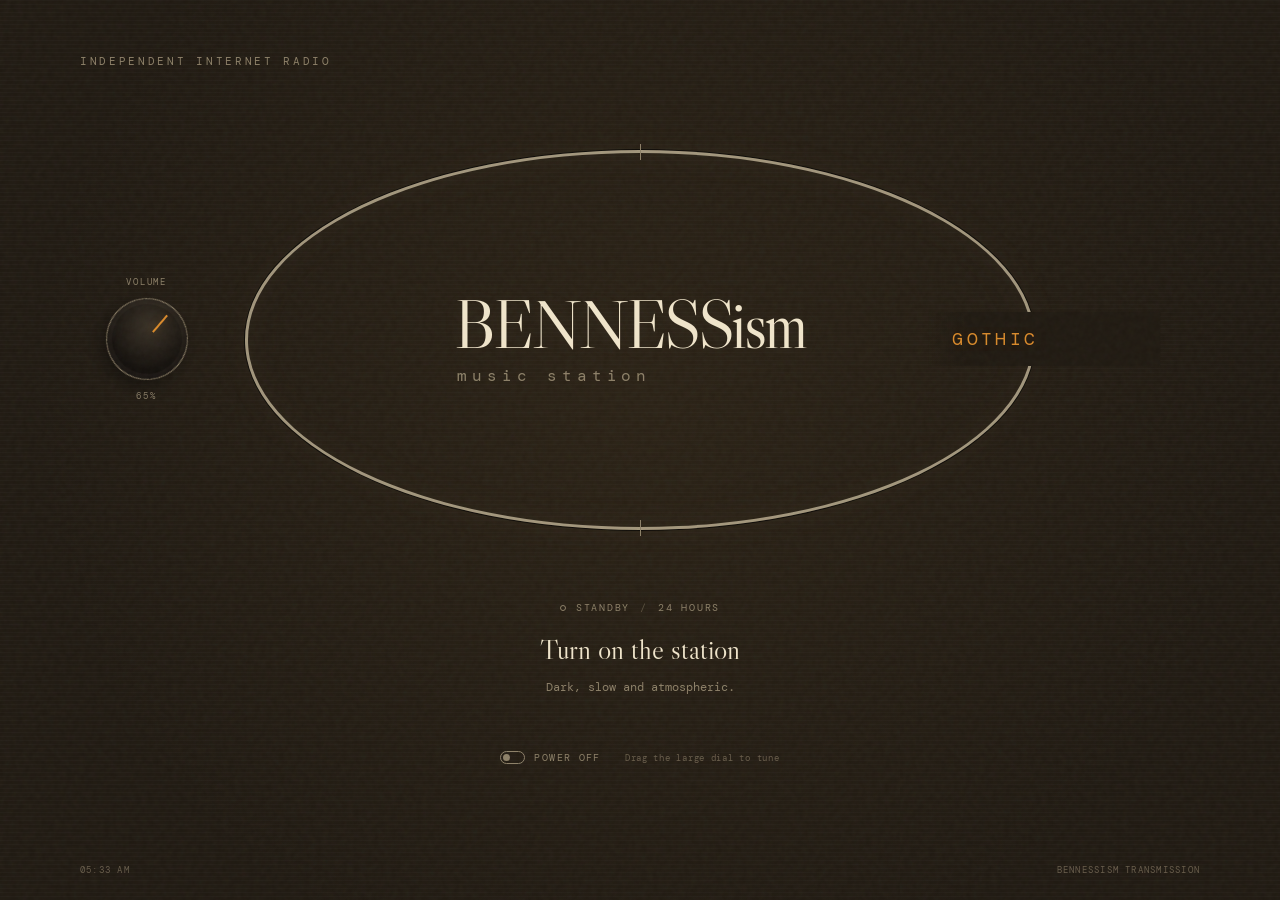
==== index.html @ f4dd84e1 "Build retro music station frontend Add the public radio tuner, automatic channel discovery, PWA asse" ====
<!doctype html>
<html lang="en">
  <head>
    <meta charset="UTF-8" />
    <meta name="viewport" content="width=device-width, initial-scale=1" />
    <meta name="theme-color" content="#17130e" />
    <meta
      name="description"
      content="BENNESSism Music Station — turn the dial and tune in."
    />
    <title>BENNESSism | Music Station</title>
    <link rel="icon" type="image/png" sizes="32x32" href="./icons/favicon-32x32.png" />
    <link rel="apple-touch-icon" href="./icons/apple-touch-icon.png" />
    <link rel="manifest" href="./manifest.webmanifest" />
    <link rel="preconnect" href="https://fonts.googleapis.com" />
    <link rel="preconnect" href="https://fonts.gstatic.com" crossorigin />
    <link
      href="https://fonts.googleapis.com/css2?family=DM+Mono:wght@300;400;500&family=Libre+Caslon+Display&display=swap"
      rel="stylesheet"
    />
    <link rel="stylesheet" href="./css/station.css" />
  </head>
  <body>
    <main class="station-shell">
      <p class="eyebrow">Independent Internet Radio</p>

      <section class="radio" aria-label="BENNESSism Music Station">
        <div class="radio-stage">
          <section class="volume-control" aria-label="Volume control">
            <span class="control-label">Volume</span>
            <button
              class="volume-dial"
              id="volumeDial"
              type="button"
              aria-label="Volume. Drag vertically or use arrow keys."
              aria-valuemin="0"
              aria-valuemax="100"
              aria-valuenow="65"
              role="slider"
            >
              <span class="dial-line" aria-hidden="true"></span>
            </button>
            <output class="volume-value" id="volumeValue">65</output>
          </section>

          <div class="tuner-wrap" id="tunerWrap">
            <div class="tuner-ring" id="tunerRing" aria-hidden="true"></div>

            <div class="station-mark" aria-hidden="true">
              <span class="brand">BENNESSism</span>
              <span class="subtitle">music station</span>
            </div>

            <button
              class="channel-window"
              id="channelWindow"
              type="button"
              aria-label="Turn channel dial"
            >
              <span class="channel-name" id="channelName">Tuning</span>
            </button>
          </div>
        </div>

        <div class="radio-readout" aria-live="polite">
          <div class="status-line">
            <span class="signal-lamp" id="signalLamp" aria-hidden="true"></span>
            <span id="channelStatus">Standby</span>
            <span class="status-separator" aria-hidden="true">/</span>
            <span id="broadcastTime">24 hours</span>
          </div>
          <p class="track-title" id="trackTitle">Turn on the station</p>
          <p class="channel-description" id="channelDescription">
            Turn the large dial to choose a channel.
          </p>
        </div>

        <div class="power-row">
          <button class="power-switch" id="powerButton" type="button" aria-pressed="false">
            <span class="power-knob" aria-hidden="true"></span>
            <span id="powerLabel">Power off</span>
          </button>
          <span class="tuning-hint">Drag the large dial to tune</span>
        </div>
      </section>

      <footer>
        <span id="localTime">--:--</span>
        <span>BENNESSism transmission</span>
      </footer>
    </main>

    <audio id="radioAudio" preload="metadata"></audio>
    <script type="module" src="./js/station.js"></script>
  </body>
</html>
---- css/station.css ----
:root {
  color-scheme: dark;
  --ink: #201a12;
  --paper: #d8c9a9;
  --paper-bright: #f0e5cb;
  --paper-dim: #8d8068;
  --amber: #d98a2b;
  --amber-soft: rgba(217, 138, 43, 0.24);
  --panel: #17130e;
  --line: rgba(216, 201, 169, 0.7);
}

* {
  box-sizing: border-box;
}

html {
  min-height: 100%;
  background: var(--ink);
}

body {
  min-height: 100vh;
  margin: 0;
  overflow-x: hidden;
  color: var(--paper);
  background:
    radial-gradient(circle at 50% 44%, rgba(89, 69, 39, 0.19), transparent 38rem),
    linear-gradient(rgba(255, 255, 255, 0.018) 1px, transparent 1px),
    var(--ink);
  background-size: auto, 100% 4px, auto;
  font-family: "DM Mono", ui-monospace, monospace;
}

body::after {
  position: fixed;
  inset: 0;
  z-index: 20;
  pointer-events: none;
  content: "";
  opacity: 0.16;
  background-image: url("data:image/svg+xml,%3Csvg viewBox='0 0 180 180' xmlns='http://www.w3.org/2000/svg'%3E%3Cfilter id='n'%3E%3CfeTurbulence type='fractalNoise' baseFrequency='.8' numOctaves='3' stitchTiles='stitch'/%3E%3C/filter%3E%3Crect width='100%25' height='100%25' filter='url(%23n)' opacity='.23'/%3E%3C/svg%3E");
}

button {
  color: inherit;
  font: inherit;
}

.station-shell {
  width: min(1120px, calc(100% - 32px));
  min-height: 100vh;
  margin: 0 auto;
  padding: clamp(32px, 6vh, 72px) 0 24px;
  display: flex;
  flex-direction: column;
}

.eyebrow {
  margin: 0 0 clamp(40px, 8vh, 88px);
  color: var(--paper-dim);
  font-size: 0.67rem;
  letter-spacing: 0.25em;
  text-transform: uppercase;
}

.radio {
  margin: auto 0;
}

.radio-stage {
  position: relative;
  display: flex;
  align-items: center;
  justify-content: center;
}

.tuner-wrap {
  position: relative;
  width: min(78vw, 790px);
  aspect-ratio: 2.08 / 1;
  touch-action: none;
  user-select: none;
  cursor: grab;
}

.tuner-wrap.is-dragging {
  cursor: grabbing;
}

.tuner-ring {
  position: absolute;
  inset: 0;
  border: clamp(2px, 0.26vw, 4px) solid var(--line);
  border-radius: 50%;
  box-shadow:
    0 0 0 1px rgba(0, 0, 0, 0.65),
    inset 0 0 44px rgba(216, 201, 169, 0.035),
    0 0 38px rgba(216, 201, 169, 0.035);
  transition: transform 700ms cubic-bezier(0.16, 0.84, 0.28, 1);
  will-change: transform;
}

.tuner-ring::before,
.tuner-ring::after {
  position: absolute;
  left: 50%;
  width: 1px;
  height: 16px;
  content: "";
  background: var(--paper-dim);
}

.tuner-ring::before {
  top: -9px;
}

.tuner-ring::after {
  bottom: -9px;
}

.station-mark {
  position: absolute;
  top: 50%;
  left: 50%;
  display: flex;
  flex-direction: column;
  transform: translate(-53%, -50%);
  pointer-events: none;
}

.brand {
  color: var(--paper-bright);
  font-family: "Libre Caslon Display", Georgia, serif;
  font-size: clamp(2rem, 5.3vw, 4.9rem);
  line-height: 0.92;
  letter-spacing: -0.045em;
  text-shadow: 0 1px 22px rgba(240, 229, 203, 0.08);
}

.subtitle {
  margin-top: 0.56em;
  padding-left: 0.2em;
  color: var(--paper-dim);
  font-size: clamp(0.65rem, 1.3vw, 1rem);
  letter-spacing: 0.31em;
  text-transform: lowercase;
}

.channel-window {
  position: absolute;
  top: 50%;
  right: 0;
  min-width: clamp(124px, 21vw, 232px);
  padding: 15px 10px 15px 24px;
  border: 0;
  background: linear-gradient(90deg, transparent, var(--ink) 17%);
  transform: translate(54%, -50%);
  cursor: grab;
  text-align: left;
}

.channel-name {
  display: block;
  overflow: hidden;
  color: var(--amber);
  font-size: clamp(0.77rem, 1.65vw, 1.15rem);
  letter-spacing: 0.18em;
  text-overflow: ellipsis;
  text-transform: uppercase;
  white-space: nowrap;
  text-shadow: 0 0 22px var(--amber-soft);
}

.channel-name.is-changing {
  animation: tune-name 460ms ease;
}

@keyframes tune-name {
  0% { opacity: 0.2; filter: blur(3px); transform: translateY(-6px); }
  100% { opacity: 1; filter: blur(0); transform: translateY(0); }
}

.volume-control {
  position: absolute;
  left: clamp(-4px, 2vw, 26px);
  z-index: 3;
  display: grid;
  justify-items: center;
  gap: 10px;
}

.control-label,
.volume-value {
  color: var(--paper-dim);
  font-size: 0.58rem;
  letter-spacing: 0.2em;
  text-transform: uppercase;
}

.volume-dial {
  position: relative;
  width: clamp(56px, 7.5vw, 82px);
  aspect-ratio: 1;
  border: 1px solid var(--paper-dim);
  border-radius: 50%;
  background:
    radial-gradient(circle at 42% 36%, #393126, #16120e 60%, #080706 100%);
  box-shadow:
    0 8px 18px rgba(0, 0, 0, 0.4),
    inset 0 0 0 5px rgba(216, 201, 169, 0.04);
  cursor: ns-resize;
  touch-action: none;
}

.volume-dial:focus-visible,
.channel-window:focus-visible,
.power-switch:focus-visible {
  outline: 2px solid var(--amber);
  outline-offset: 5px;
}

.dial-line {
  position: absolute;
  top: 9px;
  left: 50%;
  width: 2px;
  height: 27%;
  background: var(--amber);
  transform: translateX(-50%);
  box-shadow: 0 0 8px var(--amber-soft);
}

.volume-value::after {
  content: "%";
}

.radio-readout {
  width: min(620px, 82%);
  min-height: 128px;
  margin: clamp(48px, 8vh, 78px) auto 0;
  text-align: center;
}

.status-line {
  display: flex;
  align-items: center;
  justify-content: center;
  gap: 10px;
  color: var(--paper-dim);
  font-size: 0.61rem;
  letter-spacing: 0.18em;
  text-transform: uppercase;
}

.signal-lamp {
  width: 6px;
  height: 6px;
  border: 1px solid var(--paper-dim);
  border-radius: 50%;
  transition: 300ms ease;
}

.radio.is-playing .signal-lamp {
  border-color: var(--amber);
  background: var(--amber);
  box-shadow: 0 0 12px var(--amber);
}

.status-separator {
  opacity: 0.5;
}

.track-title {
  margin: 18px 0 0;
  overflow: hidden;
  color: var(--paper-bright);
  font-family: "Libre Caslon Display", Georgia, serif;
  font-size: clamp(1.25rem, 2.4vw, 1.75rem);
  text-overflow: ellipsis;
  white-space: nowrap;
}

.channel-description {
  margin: 12px 0 0;
  color: var(--paper-dim);
  font-size: clamp(0.62rem, 1.3vw, 0.73rem);
  line-height: 1.7;
}

.power-row {
  margin-top: 22px;
  display: flex;
  align-items: center;
  justify-content: center;
  gap: 24px;
}

.power-switch {
  display: inline-flex;
  align-items: center;
  gap: 9px;
  padding: 0;
  border: 0;
  color: var(--paper-dim);
  background: none;
  cursor: pointer;
  font-size: 0.61rem;
  letter-spacing: 0.14em;
  text-transform: uppercase;
}

.power-knob {
  width: 25px;
  height: 13px;
  padding: 2px;
  border: 1px solid var(--paper-dim);
  border-radius: 9px;
}

.power-knob::after {
  display: block;
  width: 7px;
  height: 7px;
  border-radius: 50%;
  content: "";
  background: var(--paper-dim);
  transition: 220ms ease;
}

.power-switch[aria-pressed="true"] {
  color: var(--paper);
}

.power-switch[aria-pressed="true"] .power-knob::after {
  background: var(--amber);
  box-shadow: 0 0 8px var(--amber-soft);
  transform: translateX(11px);
}

.tuning-hint {
  color: rgba(141, 128, 104, 0.65);
  font-size: 0.57rem;
  letter-spacing: 0.08em;
}

footer {
  margin-top: clamp(54px, 10vh, 92px);
  display: flex;
  justify-content: space-between;
  color: rgba(141, 128, 104, 0.65);
  font-size: 0.55rem;
  letter-spacing: 0.14em;
  text-transform: uppercase;
}

@media (max-width: 760px) {
  .station-shell {
    width: min(100% - 24px, 640px);
  }

  .eyebrow {
    margin-bottom: 16vh;
  }

  .radio-stage {
    padding-left: 10px;
  }

  .tuner-wrap {
    width: min(86vw, 610px);
  }

  .station-mark {
    transform: translate(-56%, -50%);
  }

  .volume-control {
    left: -2px;
    transform: translateY(78%);
  }

  .channel-window {
    min-width: 126px;
    transform: translate(42%, -50%);
  }

  .radio-readout {
    width: 94%;
    margin-top: 92px;
  }
}

@media (max-width: 480px) {
  .station-shell {
    padding-top: 24px;
  }

  .eyebrow {
    margin-bottom: 19vh;
  }

  .tuner-wrap {
    width: 91vw;
  }

  .brand {
    font-size: clamp(1.75rem, 9vw, 2.65rem);
  }

  .subtitle {
    font-size: 0.54rem;
  }

  .channel-window {
    right: 5px;
    min-width: 108px;
    padding-left: 18px;
    transform: translate(25%, -50%);
  }

  .channel-name {
    font-size: 0.68rem;
  }

  .volume-control {
    left: 2px;
    transform: translateY(86%);
  }

  .volume-dial {
    width: 52px;
  }

  .tuning-hint {
    display: none;
  }

  footer {
    margin-top: 56px;
  }
}

@media (prefers-reduced-motion: reduce) {
  *,
  *::before,
  *::after {
    scroll-behavior: auto !important;
    animation-duration: 0.01ms !important;
    animation-iteration-count: 1 !important;
    transition-duration: 0.01ms !important;
  }
}
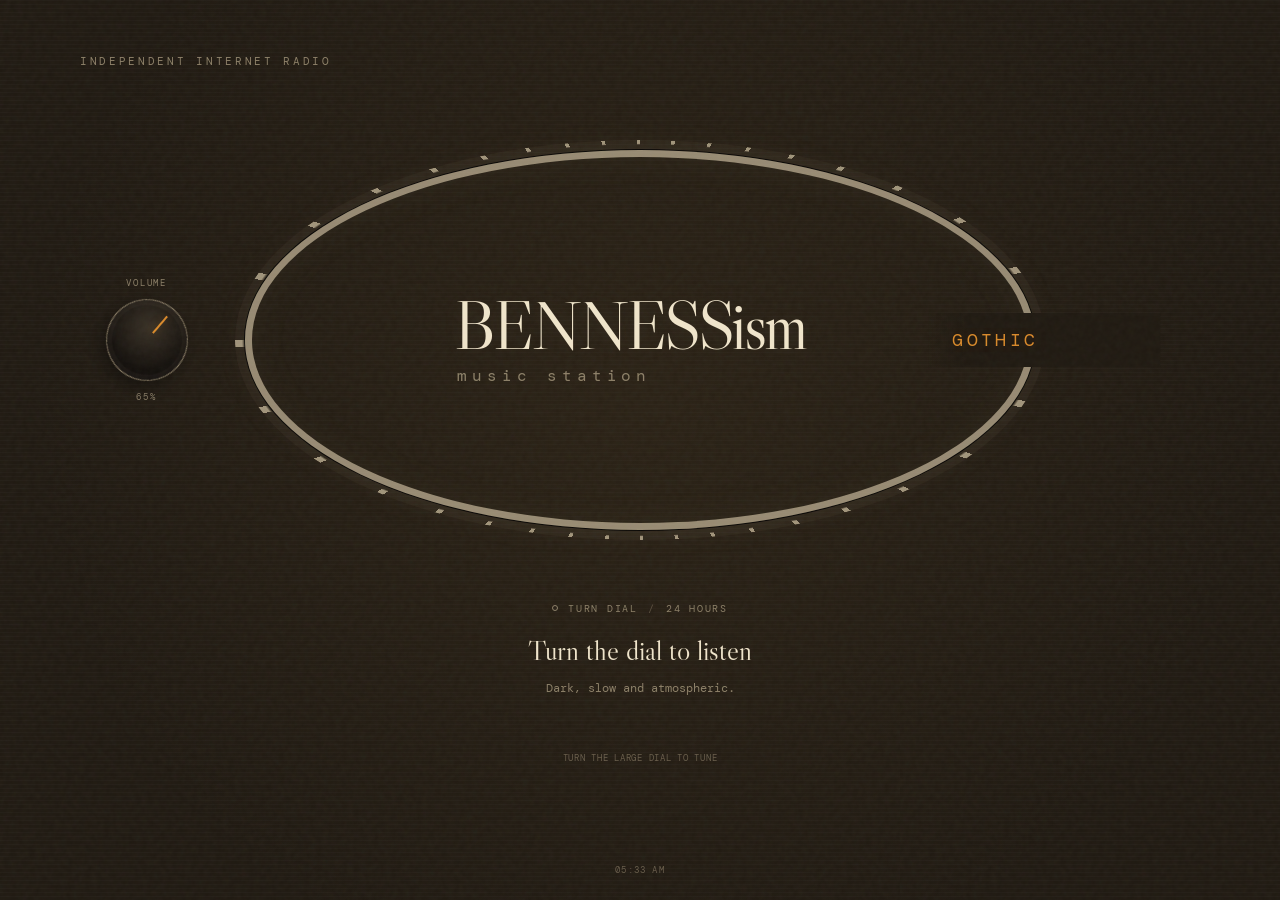
==== commit 828a543a: "Simplify radio tuning interaction Remove the power control and transmission footer, start playback f" ====
--- a/index.html
+++ b/index.html
@@ -75,18 +75,11 @@
           </p>
         </div>
 
-        <div class="power-row">
-          <button class="power-switch" id="powerButton" type="button" aria-pressed="false">
-            <span class="power-knob" aria-hidden="true"></span>
-            <span id="powerLabel">Power off</span>
-          </button>
-          <span class="tuning-hint">Drag the large dial to tune</span>
-        </div>
+        <p class="tuning-hint">Turn the large dial to tune</p>
       </section>
 
       <footer>
         <span id="localTime">--:--</span>
-        <span>BENNESSism transmission</span>
       </footer>
     </main>
 
--- a/css/station.css
+++ b/css/station.css
@@ -91,32 +91,29 @@
 .tuner-ring {
   position: absolute;
   inset: 0;
-  border: clamp(2px, 0.26vw, 4px) solid var(--line);
+  border: clamp(4px, 0.55vw, 7px) solid rgba(216, 201, 169, 0.64);
   border-radius: 50%;
   box-shadow:
-    0 0 0 1px rgba(0, 0, 0, 0.65),
-    inset 0 0 44px rgba(216, 201, 169, 0.035),
-    0 0 38px rgba(216, 201, 169, 0.035);
+    0 0 0 1px rgba(0, 0, 0, 0.8),
+    0 0 0 10px rgba(216, 201, 169, 0.035),
+    inset 0 0 44px rgba(216, 201, 169, 0.045),
+    0 0 38px rgba(216, 201, 169, 0.05);
   transition: transform 700ms cubic-bezier(0.16, 0.84, 0.28, 1);
   will-change: transform;
 }
 
-.tuner-ring::before,
-.tuner-ring::after {
-  position: absolute;
-  left: 50%;
-  width: 1px;
-  height: 16px;
+.tuner-ring::before {
+  position: absolute;
+  inset: -17px;
+  border-radius: 50%;
   content: "";
-  background: var(--paper-dim);
-}
-
-.tuner-ring::before {
-  top: -9px;
-}
-
-.tuner-ring::after {
-  bottom: -9px;
+  background: repeating-conic-gradient(
+    from -1deg,
+    rgba(216, 201, 169, 0.68) 0 1deg,
+    transparent 1deg 10deg
+  );
+  mask: radial-gradient(ellipse at center, transparent 0 69%, #000 69.5% 72%, transparent 72.5%);
+  -webkit-mask: radial-gradient(ellipse at center, transparent 0 69%, #000 69.5% 72%, transparent 72.5%);
 }
 
 .station-mark {
@@ -214,8 +211,7 @@
 }
 
 .volume-dial:focus-visible,
-.channel-window:focus-visible,
-.power-switch:focus-visible {
+.channel-window:focus-visible {
   outline: 2px solid var(--amber);
   outline-offset: 5px;
 }
@@ -288,66 +284,19 @@
   line-height: 1.7;
 }
 
-.power-row {
-  margin-top: 22px;
-  display: flex;
-  align-items: center;
-  justify-content: center;
-  gap: 24px;
-}
-
-.power-switch {
-  display: inline-flex;
-  align-items: center;
-  gap: 9px;
-  padding: 0;
-  border: 0;
-  color: var(--paper-dim);
-  background: none;
-  cursor: pointer;
-  font-size: 0.61rem;
-  letter-spacing: 0.14em;
-  text-transform: uppercase;
-}
-
-.power-knob {
-  width: 25px;
-  height: 13px;
-  padding: 2px;
-  border: 1px solid var(--paper-dim);
-  border-radius: 9px;
-}
-
-.power-knob::after {
-  display: block;
-  width: 7px;
-  height: 7px;
-  border-radius: 50%;
-  content: "";
-  background: var(--paper-dim);
-  transition: 220ms ease;
-}
-
-.power-switch[aria-pressed="true"] {
-  color: var(--paper);
-}
-
-.power-switch[aria-pressed="true"] .power-knob::after {
-  background: var(--amber);
-  box-shadow: 0 0 8px var(--amber-soft);
-  transform: translateX(11px);
-}
-
 .tuning-hint {
+  margin: 22px 0 0;
+  text-align: center;
   color: rgba(141, 128, 104, 0.65);
   font-size: 0.57rem;
   letter-spacing: 0.08em;
+  text-transform: uppercase;
 }
 
 footer {
   margin-top: clamp(54px, 10vh, 92px);
   display: flex;
-  justify-content: space-between;
+  justify-content: center;
   color: rgba(141, 128, 104, 0.65);
   font-size: 0.55rem;
   letter-spacing: 0.14em;
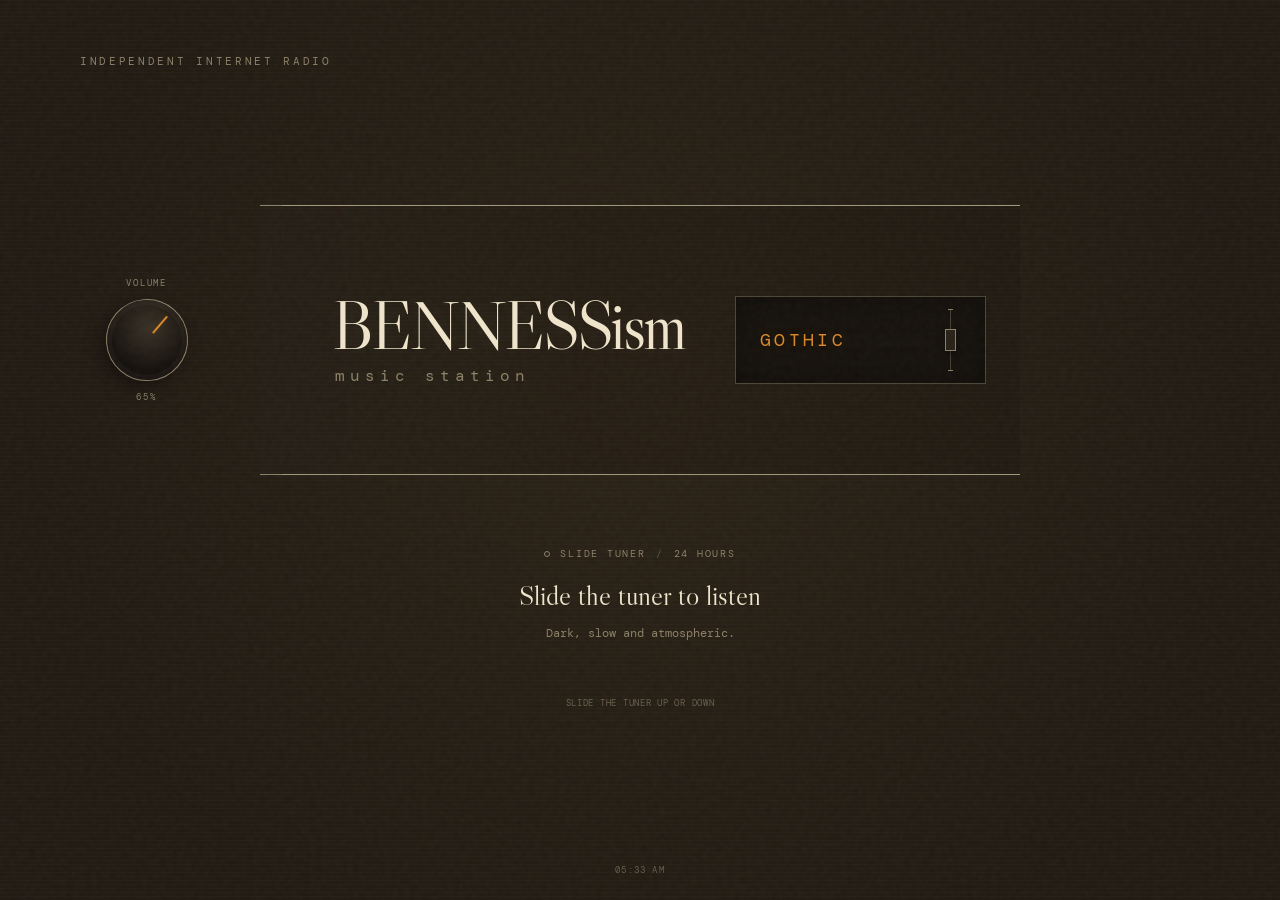
==== commit 0d770444: "Replace dial with deliberate channel slider Use a spring-loaded vertical tuner with one-channel move" ====
--- a/index.html
+++ b/index.html
@@ -43,21 +43,24 @@
             <output class="volume-value" id="volumeValue">65</output>
           </section>
 
-          <div class="tuner-wrap" id="tunerWrap">
-            <div class="tuner-ring" id="tunerRing" aria-hidden="true"></div>
-
+          <div class="station-console">
             <div class="station-mark" aria-hidden="true">
               <span class="brand">BENNESSism</span>
               <span class="subtitle">music station</span>
             </div>
 
             <button
-              class="channel-window"
-              id="channelWindow"
+              class="channel-field"
+              id="channelSlider"
               type="button"
-              aria-label="Turn channel dial"
+              aria-label="Channel tuner. Slide up or down."
+              aria-orientation="vertical"
+              role="slider"
             >
               <span class="channel-name" id="channelName">Tuning</span>
+              <span class="slider-track" aria-hidden="true">
+                <span class="slider-thumb" id="sliderThumb"></span>
+              </span>
             </button>
           </div>
         </div>
@@ -75,7 +78,7 @@
           </p>
         </div>
 
-        <p class="tuning-hint">Turn the large dial to tune</p>
+        <p class="tuning-hint">Slide the tuner up or down</p>
       </section>
 
       <footer>
--- a/css/station.css
+++ b/css/station.css
@@ -75,54 +75,37 @@
   justify-content: center;
 }
 
-.tuner-wrap {
+.station-console {
   position: relative;
-  width: min(78vw, 790px);
-  aspect-ratio: 2.08 / 1;
-  touch-action: none;
-  user-select: none;
-  cursor: grab;
-}
-
-.tuner-wrap.is-dragging {
-  cursor: grabbing;
-}
-
-.tuner-ring {
-  position: absolute;
-  inset: 0;
-  border: clamp(4px, 0.55vw, 7px) solid rgba(216, 201, 169, 0.64);
-  border-radius: 50%;
-  box-shadow:
-    0 0 0 1px rgba(0, 0, 0, 0.8),
-    0 0 0 10px rgba(216, 201, 169, 0.035),
-    inset 0 0 44px rgba(216, 201, 169, 0.045),
-    0 0 38px rgba(216, 201, 169, 0.05);
-  transition: transform 700ms cubic-bezier(0.16, 0.84, 0.28, 1);
-  will-change: transform;
-}
-
-.tuner-ring::before {
-  position: absolute;
-  inset: -17px;
-  border-radius: 50%;
+  width: min(76vw, 760px);
+  min-height: clamp(190px, 28vw, 270px);
+  display: grid;
+  grid-template-columns: minmax(0, 1.25fr) minmax(180px, 0.75fr);
+  align-items: center;
+  border-top: 1px solid var(--line);
+  border-bottom: 1px solid var(--line);
+  background:
+    linear-gradient(90deg, rgba(216, 201, 169, 0.025), transparent 45%),
+    rgba(23, 19, 14, 0.2);
+}
+
+.station-console::before,
+.station-console::after {
+  position: absolute;
+  left: 0;
+  width: 22px;
+  height: 1px;
   content: "";
-  background: repeating-conic-gradient(
-    from -1deg,
-    rgba(216, 201, 169, 0.68) 0 1deg,
-    transparent 1deg 10deg
-  );
-  mask: radial-gradient(ellipse at center, transparent 0 69%, #000 69.5% 72%, transparent 72.5%);
-  -webkit-mask: radial-gradient(ellipse at center, transparent 0 69%, #000 69.5% 72%, transparent 72.5%);
-}
+  background: var(--paper-dim);
+}
+
+.station-console::before { top: -1px; }
+.station-console::after { bottom: -1px; }
 
 .station-mark {
-  position: absolute;
-  top: 50%;
-  left: 50%;
   display: flex;
   flex-direction: column;
-  transform: translate(-53%, -50%);
+  padding: 0 clamp(28px, 6vw, 72px);
   pointer-events: none;
 }
 
@@ -144,17 +127,50 @@
   text-transform: lowercase;
 }
 
-.channel-window {
-  position: absolute;
-  top: 50%;
-  right: 0;
-  min-width: clamp(124px, 21vw, 232px);
-  padding: 15px 10px 15px 24px;
-  border: 0;
-  background: linear-gradient(90deg, transparent, var(--ink) 17%);
-  transform: translate(54%, -50%);
-  cursor: grab;
+.channel-field {
+  position: relative;
+  min-width: 0;
+  min-height: 88px;
+  margin-right: clamp(14px, 3vw, 34px);
+  padding: 22px 56px 22px 24px;
+  overflow: hidden;
+  border: 1px solid rgba(216, 201, 169, 0.28);
+  background: #17130e;
+  box-shadow: inset 0 0 34px rgba(0, 0, 0, 0.32);
+  cursor: ns-resize;
   text-align: left;
+  touch-action: none;
+  user-select: none;
+}
+
+.channel-field.is-dragging {
+  border-color: rgba(217, 138, 43, 0.54);
+}
+
+.channel-field.is-locked {
+  cursor: wait;
+}
+
+.channel-field::after {
+  position: absolute;
+  right: 46px;
+  bottom: 0;
+  left: 0;
+  height: 1px;
+  content: "";
+  background: linear-gradient(90deg, transparent, var(--amber), transparent);
+  opacity: 0;
+  transform: translateX(-100%);
+}
+
+.radio.is-tuning .channel-field::after {
+  opacity: 0.72;
+  animation: tuning-scan 650ms ease-in-out;
+}
+
+@keyframes tuning-scan {
+  from { transform: translateX(-100%); }
+  to { transform: translateX(100%); }
 }
 
 .channel-name {
@@ -167,6 +183,50 @@
   text-transform: uppercase;
   white-space: nowrap;
   text-shadow: 0 0 22px var(--amber-soft);
+}
+
+.slider-track {
+  position: absolute;
+  top: 12px;
+  right: 17px;
+  bottom: 12px;
+  width: 18px;
+  border-left: 1px solid rgba(216, 201, 169, 0.26);
+}
+
+.slider-track::before,
+.slider-track::after {
+  position: absolute;
+  left: -3px;
+  width: 5px;
+  height: 1px;
+  content: "";
+  background: var(--paper-dim);
+}
+
+.slider-track::before { top: 0; }
+.slider-track::after { bottom: 0; }
+
+.slider-thumb {
+  position: absolute;
+  top: 50%;
+  left: -6px;
+  width: 11px;
+  height: 22px;
+  border: 1px solid var(--paper-dim);
+  background: #292117;
+  box-shadow: 0 3px 8px rgba(0, 0, 0, 0.5);
+  transform: translateY(-50%);
+  transition: transform 240ms cubic-bezier(0.16, 0.84, 0.28, 1);
+}
+
+.channel-field.is-dragging .slider-thumb {
+  transition: none;
+}
+
+.channel-field.is-locked .slider-thumb {
+  border-color: var(--amber);
+  box-shadow: 0 0 10px var(--amber-soft);
 }
 
 .channel-name.is-changing {
@@ -211,7 +271,7 @@
 }
 
 .volume-dial:focus-visible,
-.channel-window:focus-visible {
+.channel-field:focus-visible {
   outline: 2px solid var(--amber);
   outline-offset: 5px;
 }
@@ -263,6 +323,16 @@
   box-shadow: 0 0 12px var(--amber);
 }
 
+.radio.is-tuning .signal-lamp {
+  border-color: var(--amber);
+  animation: tuning-lamp 420ms ease-in-out infinite alternate;
+}
+
+@keyframes tuning-lamp {
+  from { background: transparent; box-shadow: none; }
+  to { background: var(--amber); box-shadow: 0 0 10px var(--amber-soft); }
+}
+
 .status-separator {
   opacity: 0.5;
 }
@@ -313,25 +383,28 @@
   }
 
   .radio-stage {
-    padding-left: 10px;
-  }
-
-  .tuner-wrap {
-    width: min(86vw, 610px);
+    padding-left: 0;
+  }
+
+  .station-console {
+    width: min(89vw, 610px);
+    grid-template-columns: 1fr;
+    gap: 30px;
+    padding: 42px 24px 34px;
+  }
+
+  .volume-control {
+    left: 8px;
+    transform: translate(-6%, 110%);
   }
 
   .station-mark {
-    transform: translate(-56%, -50%);
-  }
-
-  .volume-control {
-    left: -2px;
-    transform: translateY(78%);
-  }
-
-  .channel-window {
-    min-width: 126px;
-    transform: translate(42%, -50%);
+    padding: 0 28px;
+  }
+
+  .channel-field {
+    width: min(330px, 82%);
+    margin: 0 0 0 auto;
   }
 
   .radio-readout {
@@ -349,10 +422,6 @@
     margin-bottom: 19vh;
   }
 
-  .tuner-wrap {
-    width: 91vw;
-  }
-
   .brand {
     font-size: clamp(1.75rem, 9vw, 2.65rem);
   }
@@ -361,20 +430,13 @@
     font-size: 0.54rem;
   }
 
-  .channel-window {
-    right: 5px;
-    min-width: 108px;
-    padding-left: 18px;
-    transform: translate(25%, -50%);
-  }
-
   .channel-name {
     font-size: 0.68rem;
   }
 
   .volume-control {
     left: 2px;
-    transform: translateY(86%);
+    transform: translate(-4%, 128%);
   }
 
   .volume-dial {
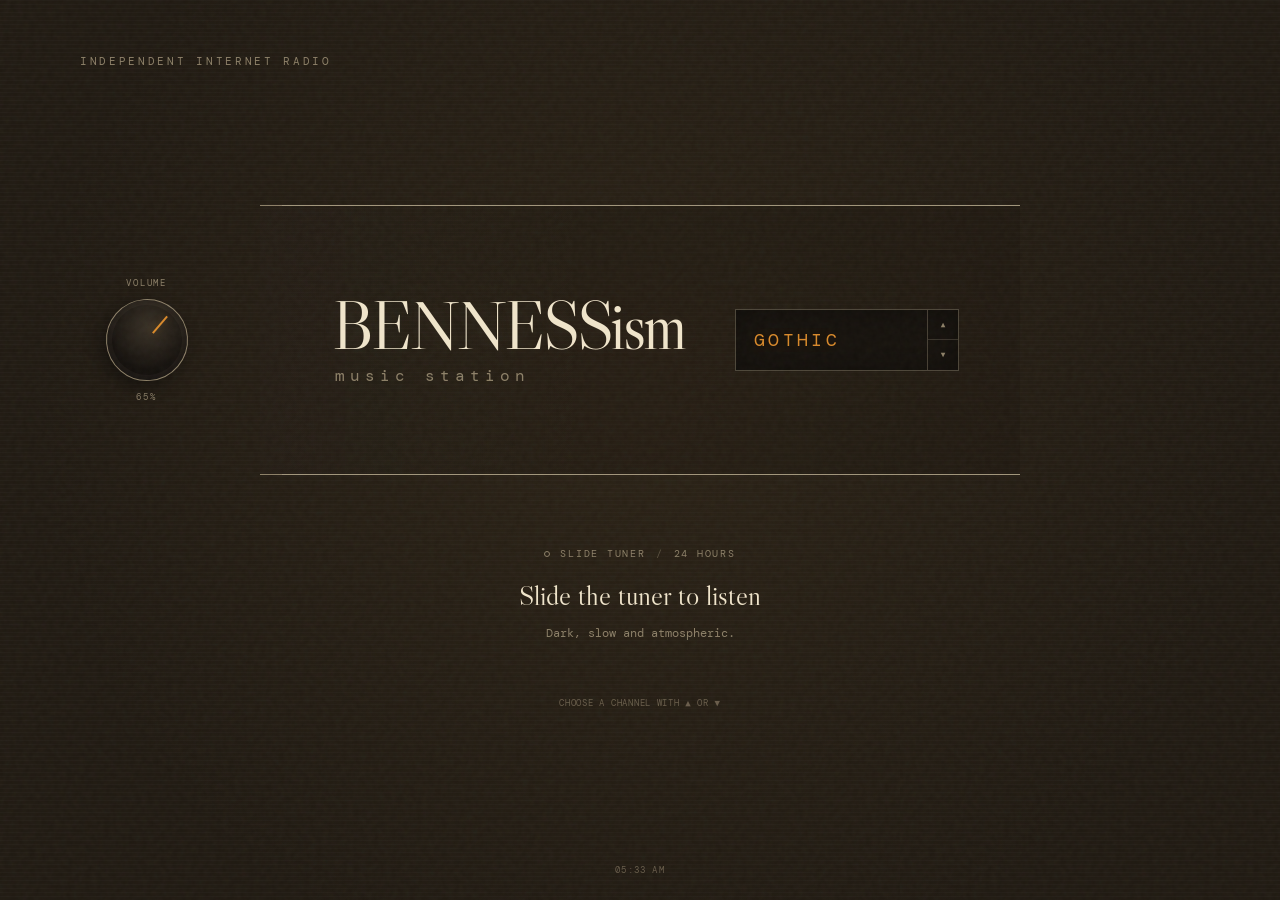
==== commit b38fd3e3: "Use compact channel arrow controls Replace the drag tuner with small up/down buttons and retain the " ====
--- a/index.html
+++ b/index.html
@@ -49,19 +49,15 @@
               <span class="subtitle">music station</span>
             </div>
 
-            <button
+            <div
               class="channel-field"
-              id="channelSlider"
-              type="button"
-              aria-label="Channel tuner. Slide up or down."
-              aria-orientation="vertical"
-              role="slider"
             >
               <span class="channel-name" id="channelName">Tuning</span>
-              <span class="slider-track" aria-hidden="true">
-                <span class="slider-thumb" id="sliderThumb"></span>
+              <span class="channel-arrows">
+                <button id="channelUp" type="button" aria-label="Next channel">▲</button>
+                <button id="channelDown" type="button" aria-label="Previous channel">▼</button>
               </span>
-            </button>
+            </div>
           </div>
         </div>
 
@@ -78,7 +74,7 @@
           </p>
         </div>
 
-        <p class="tuning-hint">Slide the tuner up or down</p>
+        <p class="tuning-hint">Choose a channel with ▲ or ▼</p>
       </section>
 
       <footer>
--- a/css/station.css
+++ b/css/station.css
@@ -129,26 +129,21 @@
 
 .channel-field {
   position: relative;
-  min-width: 0;
-  min-height: 88px;
+  width: clamp(176px, 23vw, 224px);
+  min-height: 62px;
   margin-right: clamp(14px, 3vw, 34px);
-  padding: 22px 56px 22px 24px;
+  padding: 0 34px 0 18px;
   overflow: hidden;
   border: 1px solid rgba(216, 201, 169, 0.28);
   background: #17130e;
   box-shadow: inset 0 0 34px rgba(0, 0, 0, 0.32);
-  cursor: ns-resize;
+  display: flex;
+  align-items: center;
   text-align: left;
-  touch-action: none;
-  user-select: none;
-}
-
-.channel-field.is-dragging {
-  border-color: rgba(217, 138, 43, 0.54);
 }
 
 .channel-field.is-locked {
-  cursor: wait;
+  border-color: rgba(217, 138, 43, 0.48);
 }
 
 .channel-field::after {
@@ -185,48 +180,40 @@
   text-shadow: 0 0 22px var(--amber-soft);
 }
 
-.slider-track {
+.channel-arrows {
   position: absolute;
-  top: 12px;
-  right: 17px;
-  bottom: 12px;
-  width: 18px;
+  top: 0;
+  right: 0;
+  bottom: 0;
+  width: 31px;
+  display: grid;
+  grid-template-rows: 1fr 1fr;
   border-left: 1px solid rgba(216, 201, 169, 0.26);
 }
 
-.slider-track::before,
-.slider-track::after {
-  position: absolute;
-  left: -3px;
-  width: 5px;
-  height: 1px;
-  content: "";
-  background: var(--paper-dim);
-}
-
-.slider-track::before { top: 0; }
-.slider-track::after { bottom: 0; }
-
-.slider-thumb {
-  position: absolute;
-  top: 50%;
-  left: -6px;
-  width: 11px;
-  height: 22px;
-  border: 1px solid var(--paper-dim);
-  background: #292117;
-  box-shadow: 0 3px 8px rgba(0, 0, 0, 0.5);
-  transform: translateY(-50%);
-  transition: transform 240ms cubic-bezier(0.16, 0.84, 0.28, 1);
-}
-
-.channel-field.is-dragging .slider-thumb {
-  transition: none;
-}
-
-.channel-field.is-locked .slider-thumb {
-  border-color: var(--amber);
-  box-shadow: 0 0 10px var(--amber-soft);
+.channel-arrows button {
+  padding: 0;
+  border: 0;
+  color: var(--paper-dim);
+  background: transparent;
+  cursor: pointer;
+  font-size: 0.48rem;
+  line-height: 1;
+}
+
+.channel-arrows button:first-child {
+  border-bottom: 1px solid rgba(216, 201, 169, 0.18);
+}
+
+.channel-arrows button:hover:not(:disabled),
+.channel-arrows button:focus-visible {
+  color: var(--amber);
+  background: rgba(217, 138, 43, 0.06);
+}
+
+.channel-arrows button:disabled {
+  cursor: wait;
+  opacity: 0.34;
 }
 
 .channel-name.is-changing {
@@ -271,7 +258,7 @@
 }
 
 .volume-dial:focus-visible,
-.channel-field:focus-visible {
+.channel-arrows button:focus-visible {
   outline: 2px solid var(--amber);
   outline-offset: 5px;
 }
@@ -403,7 +390,7 @@
   }
 
   .channel-field {
-    width: min(330px, 82%);
+    width: min(224px, 72%);
     margin: 0 0 0 auto;
   }
 
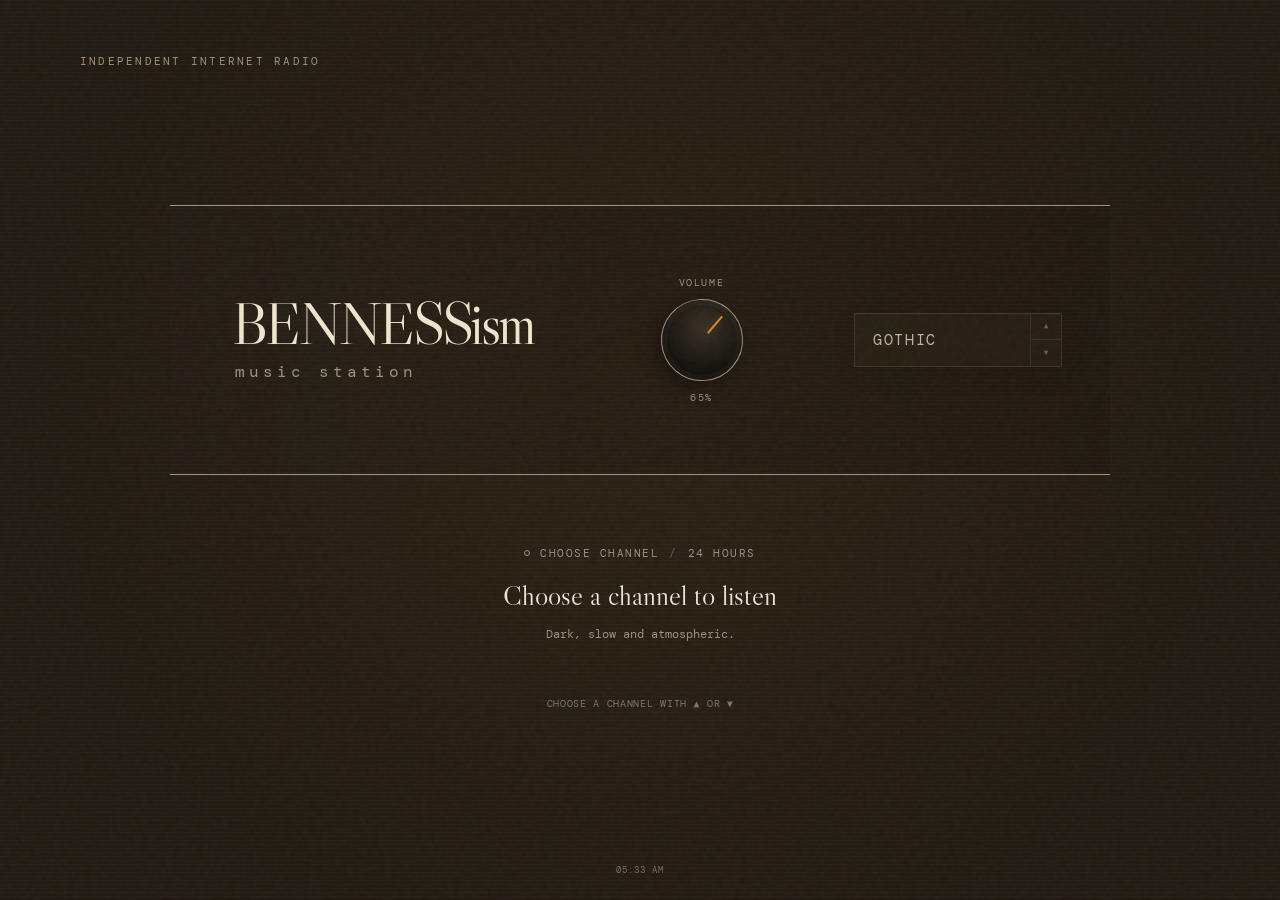
==== commit fcec9d9a: "Balance station brand volume and channel controls" ====
--- a/index.html
+++ b/index.html
@@ -26,32 +26,30 @@
 
       <section class="radio" aria-label="BENNESSism Music Station">
         <div class="radio-stage">
-          <section class="volume-control" aria-label="Volume control">
-            <span class="control-label">Volume</span>
-            <button
-              class="volume-dial"
-              id="volumeDial"
-              type="button"
-              aria-label="Volume. Drag vertically or use arrow keys."
-              aria-valuemin="0"
-              aria-valuemax="100"
-              aria-valuenow="65"
-              role="slider"
-            >
-              <span class="dial-line" aria-hidden="true"></span>
-            </button>
-            <output class="volume-value" id="volumeValue">65</output>
-          </section>
-
           <div class="station-console">
             <div class="station-mark" aria-hidden="true">
               <span class="brand">BENNESSism</span>
               <span class="subtitle">music station</span>
             </div>
 
-            <div
-              class="channel-field"
-            >
+            <section class="volume-control" aria-label="Volume control">
+              <span class="control-label">Volume</span>
+              <button
+                class="volume-dial"
+                id="volumeDial"
+                type="button"
+                aria-label="Volume. Drag vertically or use arrow keys."
+                aria-valuemin="0"
+                aria-valuemax="100"
+                aria-valuenow="65"
+                role="slider"
+              >
+                <span class="dial-line" aria-hidden="true"></span>
+              </button>
+              <output class="volume-value" id="volumeValue">65</output>
+            </section>
+
+            <div class="channel-field">
               <span class="channel-name" id="channelName">Tuning</span>
               <span class="channel-arrows">
                 <button id="channelUp" type="button" aria-label="Next channel">▲</button>
--- a/css/station.css
+++ b/css/station.css
@@ -3,7 +3,7 @@
   --ink: #201a12;
   --paper: #d8c9a9;
   --paper-bright: #f0e5cb;
-  --paper-dim: #8d8068;
+  --paper-dim: #a09276;
   --amber: #d98a2b;
   --amber-soft: rgba(217, 138, 43, 0.24);
   --panel: #17130e;
@@ -17,6 +17,7 @@
 html {
   min-height: 100%;
   background: var(--ink);
+  overscroll-behavior: none;
 }
 
 body {
@@ -30,6 +31,7 @@
     var(--ink);
   background-size: auto, 100% 4px, auto;
   font-family: "DM Mono", ui-monospace, monospace;
+  overscroll-behavior: none;
 }
 
 body::after {
@@ -59,8 +61,8 @@
 .eyebrow {
   margin: 0 0 clamp(40px, 8vh, 88px);
   color: var(--paper-dim);
-  font-size: 0.67rem;
-  letter-spacing: 0.25em;
+  font-size: 0.7rem;
+  letter-spacing: 0.2em;
   text-transform: uppercase;
 }
 
@@ -77,11 +79,12 @@
 
 .station-console {
   position: relative;
-  width: min(76vw, 760px);
+  width: min(88vw, 940px);
   min-height: clamp(190px, 28vw, 270px);
   display: grid;
-  grid-template-columns: minmax(0, 1.25fr) minmax(180px, 0.75fr);
+  grid-template-columns: minmax(250px, 1fr) auto minmax(190px, 0.72fr);
   align-items: center;
+  gap: clamp(20px, 4vw, 54px);
   border-top: 1px solid var(--line);
   border-bottom: 1px solid var(--line);
   background:
@@ -105,14 +108,14 @@
 .station-mark {
   display: flex;
   flex-direction: column;
-  padding: 0 clamp(28px, 6vw, 72px);
+  padding-left: clamp(28px, 5vw, 62px);
   pointer-events: none;
 }
 
 .brand {
   color: var(--paper-bright);
   font-family: "Libre Caslon Display", Georgia, serif;
-  font-size: clamp(2rem, 5.3vw, 4.9rem);
+  font-size: clamp(2rem, 4.6vw, 4.25rem);
   line-height: 0.92;
   letter-spacing: -0.045em;
   text-shadow: 0 1px 22px rgba(240, 229, 203, 0.08);
@@ -122,28 +125,33 @@
   margin-top: 0.56em;
   padding-left: 0.2em;
   color: var(--paper-dim);
-  font-size: clamp(0.65rem, 1.3vw, 1rem);
-  letter-spacing: 0.31em;
+  font-size: clamp(0.68rem, 1.3vw, 1rem);
+  letter-spacing: 0.25em;
   text-transform: lowercase;
 }
 
 .channel-field {
   position: relative;
-  width: clamp(176px, 23vw, 224px);
-  min-height: 62px;
-  margin-right: clamp(14px, 3vw, 34px);
+  width: clamp(164px, 21vw, 208px);
+  min-height: 54px;
+  justify-self: end;
+  margin-right: clamp(18px, 4vw, 48px);
   padding: 0 34px 0 18px;
   overflow: hidden;
-  border: 1px solid rgba(216, 201, 169, 0.28);
-  background: #17130e;
-  box-shadow: inset 0 0 34px rgba(0, 0, 0, 0.32);
+  border: 1px solid rgba(216, 201, 169, 0.13);
+  background: rgba(216, 201, 169, 0.025);
+  box-shadow:
+    inset 0 1px 0 rgba(255, 255, 255, 0.025),
+    0 8px 26px rgba(0, 0, 0, 0.08);
+  backdrop-filter: blur(10px);
+  -webkit-backdrop-filter: blur(10px);
   display: flex;
   align-items: center;
   text-align: left;
 }
 
 .channel-field.is-locked {
-  border-color: rgba(217, 138, 43, 0.48);
+  border-color: rgba(217, 138, 43, 0.24);
 }
 
 .channel-field::after {
@@ -159,7 +167,7 @@
 }
 
 .radio.is-tuning .channel-field::after {
-  opacity: 0.72;
+  opacity: 0.38;
   animation: tuning-scan 650ms ease-in-out;
 }
 
@@ -171,13 +179,17 @@
 .channel-name {
   display: block;
   overflow: hidden;
-  color: var(--amber);
-  font-size: clamp(0.77rem, 1.65vw, 1.15rem);
-  letter-spacing: 0.18em;
+  color: rgba(216, 201, 169, 0.88);
+  font-size: clamp(0.72rem, 1.4vw, 0.94rem);
+  letter-spacing: 0.11em;
   text-overflow: ellipsis;
   text-transform: uppercase;
   white-space: nowrap;
-  text-shadow: 0 0 22px var(--amber-soft);
+  text-shadow: none;
+}
+
+.radio.is-tuning .channel-name {
+  color: rgba(217, 138, 43, 0.78);
 }
 
 .channel-arrows {
@@ -188,13 +200,13 @@
   width: 31px;
   display: grid;
   grid-template-rows: 1fr 1fr;
-  border-left: 1px solid rgba(216, 201, 169, 0.26);
+  border-left: 1px solid rgba(216, 201, 169, 0.11);
 }
 
 .channel-arrows button {
   padding: 0;
   border: 0;
-  color: var(--paper-dim);
+  color: rgba(141, 128, 104, 0.65);
   background: transparent;
   cursor: pointer;
   font-size: 0.48rem;
@@ -202,13 +214,13 @@
 }
 
 .channel-arrows button:first-child {
-  border-bottom: 1px solid rgba(216, 201, 169, 0.18);
+  border-bottom: 1px solid rgba(216, 201, 169, 0.09);
 }
 
 .channel-arrows button:hover:not(:disabled),
 .channel-arrows button:focus-visible {
-  color: var(--amber);
-  background: rgba(217, 138, 43, 0.06);
+  color: var(--paper);
+  background: rgba(216, 201, 169, 0.035);
 }
 
 .channel-arrows button:disabled {
@@ -226,19 +238,19 @@
 }
 
 .volume-control {
-  position: absolute;
-  left: clamp(-4px, 2vw, 26px);
-  z-index: 3;
+  position: relative;
+  z-index: 1;
   display: grid;
   justify-items: center;
   gap: 10px;
+  touch-action: none;
 }
 
 .control-label,
 .volume-value {
   color: var(--paper-dim);
-  font-size: 0.58rem;
-  letter-spacing: 0.2em;
+  font-size: 0.62rem;
+  letter-spacing: 0.16em;
   text-transform: uppercase;
 }
 
@@ -291,8 +303,8 @@
   justify-content: center;
   gap: 10px;
   color: var(--paper-dim);
-  font-size: 0.61rem;
-  letter-spacing: 0.18em;
+  font-size: 0.66rem;
+  letter-spacing: 0.14em;
   text-transform: uppercase;
 }
 
@@ -337,16 +349,16 @@
 .channel-description {
   margin: 12px 0 0;
   color: var(--paper-dim);
-  font-size: clamp(0.62rem, 1.3vw, 0.73rem);
+  font-size: clamp(0.68rem, 1.3vw, 0.78rem);
   line-height: 1.7;
 }
 
 .tuning-hint {
   margin: 22px 0 0;
   text-align: center;
-  color: rgba(141, 128, 104, 0.65);
-  font-size: 0.57rem;
-  letter-spacing: 0.08em;
+  color: rgba(160, 146, 118, 0.76);
+  font-size: 0.61rem;
+  letter-spacing: 0.07em;
   text-transform: uppercase;
 }
 
@@ -354,19 +366,32 @@
   margin-top: clamp(54px, 10vh, 92px);
   display: flex;
   justify-content: center;
-  color: rgba(141, 128, 104, 0.65);
-  font-size: 0.55rem;
-  letter-spacing: 0.14em;
+  color: rgba(160, 146, 118, 0.7);
+  font-size: 0.59rem;
+  letter-spacing: 0.11em;
   text-transform: uppercase;
 }
 
 @media (max-width: 760px) {
+  body {
+    height: 100svh;
+    overflow: hidden;
+  }
+
   .station-shell {
     width: min(100% - 24px, 640px);
+    height: 100svh;
+    min-height: 0;
+    padding: 18px 0;
+    justify-content: center;
   }
 
   .eyebrow {
-    margin-bottom: 16vh;
+    display: none;
+  }
+
+  .radio {
+    margin: 0;
   }
 
   .radio-stage {
@@ -374,39 +399,53 @@
   }
 
   .station-console {
-    width: min(89vw, 610px);
-    grid-template-columns: 1fr;
-    gap: 30px;
-    padding: 42px 24px 34px;
+    width: min(94vw, 690px);
+    grid-template-columns: minmax(150px, 1fr) auto minmax(150px, 0.8fr);
+    gap: clamp(12px, 3vw, 24px);
+    min-height: 172px;
+    padding: 22px 16px;
   }
 
   .volume-control {
-    left: 8px;
-    transform: translate(-6%, 110%);
+    position: static;
+    margin: 0;
+    transform: none;
   }
 
   .station-mark {
-    padding: 0 28px;
+    align-items: flex-start;
+    padding: 0;
+    text-align: left;
   }
 
   .channel-field {
-    width: min(224px, 72%);
-    margin: 0 0 0 auto;
+    width: min(180px, 100%);
+    margin: 0;
   }
 
   .radio-readout {
     width: 94%;
-    margin-top: 92px;
+    min-height: 108px;
+    margin-top: 28px;
   }
 }
 
 @media (max-width: 480px) {
   .station-shell {
-    padding-top: 24px;
-  }
-
-  .eyebrow {
-    margin-bottom: 19vh;
+    padding: 14px 0;
+  }
+
+  .station-console {
+    grid-template-columns: auto minmax(0, 1fr);
+    gap: 18px 20px;
+    min-height: 210px;
+    padding: 24px 20px;
+  }
+
+  .station-mark {
+    grid-column: 1 / -1;
+    align-items: center;
+    text-align: center;
   }
 
   .brand {
@@ -414,7 +453,7 @@
   }
 
   .subtitle {
-    font-size: 0.54rem;
+    font-size: 0.62rem;
   }
 
   .channel-name {
@@ -422,20 +461,26 @@
   }
 
   .volume-control {
-    left: 2px;
-    transform: translate(-4%, 128%);
+    justify-self: end;
+    margin: 0;
+    transform: none;
   }
 
   .volume-dial {
     width: 52px;
   }
 
+  .channel-field {
+    justify-self: start;
+    width: min(176px, 100%);
+  }
+
   .tuning-hint {
     display: none;
   }
 
   footer {
-    margin-top: 56px;
+    display: none;
   }
 }
 
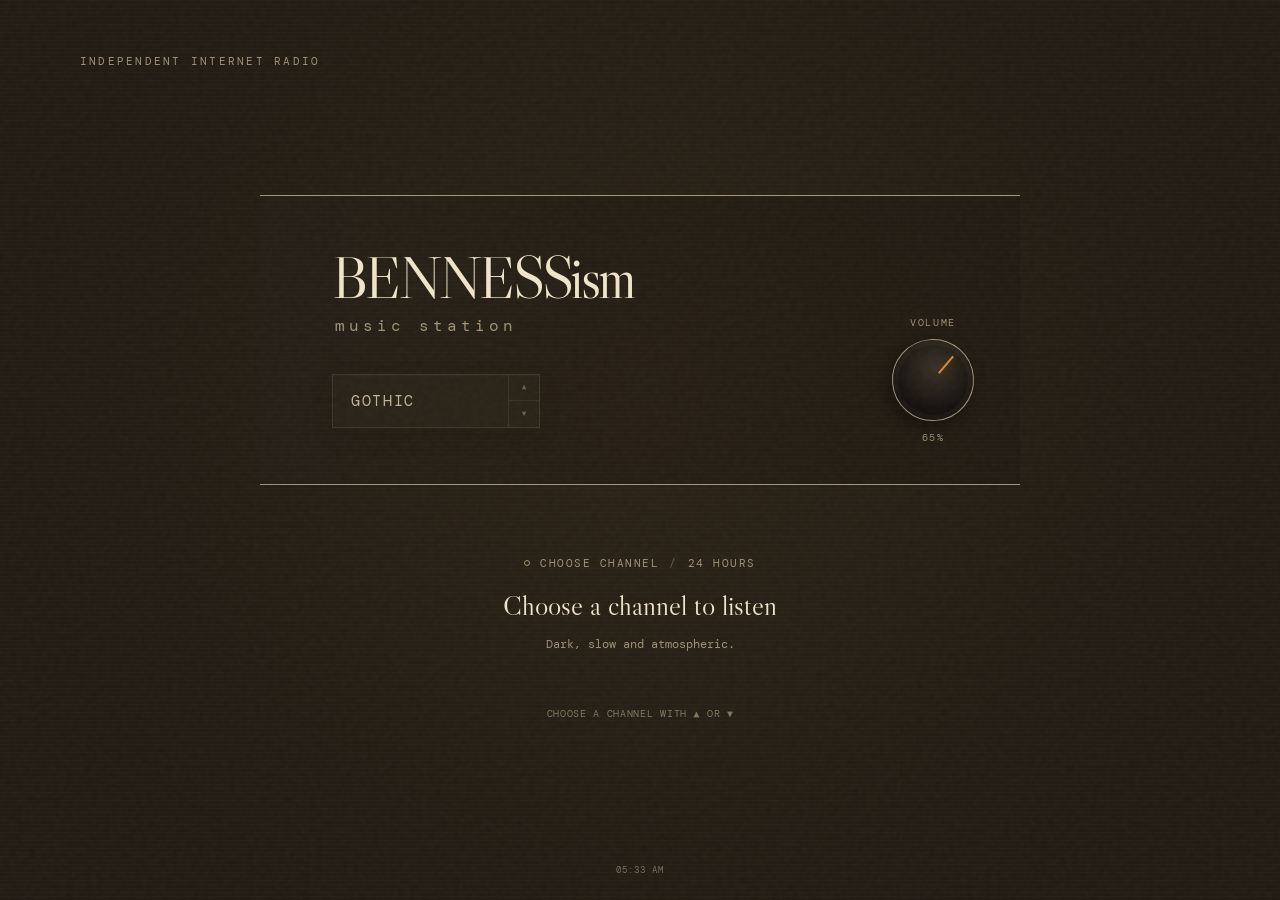
==== commit da99fb2e: "Stack channel controls and float volume dial" ====
--- a/index.html
+++ b/index.html
@@ -27,9 +27,19 @@
       <section class="radio" aria-label="BENNESSism Music Station">
         <div class="radio-stage">
           <div class="station-console">
-            <div class="station-mark" aria-hidden="true">
-              <span class="brand">BENNESSism</span>
-              <span class="subtitle">music station</span>
+            <div class="station-identity">
+              <div class="station-mark" aria-hidden="true">
+                <span class="brand">BENNESSism</span>
+                <span class="subtitle">music station</span>
+              </div>
+
+              <div class="channel-field">
+                <span class="channel-name" id="channelName">Tuning</span>
+                <span class="channel-arrows">
+                  <button id="channelUp" type="button" aria-label="Next channel">▲</button>
+                  <button id="channelDown" type="button" aria-label="Previous channel">▼</button>
+                </span>
+              </div>
             </div>
 
             <section class="volume-control" aria-label="Volume control">
@@ -48,14 +58,6 @@
               </button>
               <output class="volume-value" id="volumeValue">65</output>
             </section>
-
-            <div class="channel-field">
-              <span class="channel-name" id="channelName">Tuning</span>
-              <span class="channel-arrows">
-                <button id="channelUp" type="button" aria-label="Next channel">▲</button>
-                <button id="channelDown" type="button" aria-label="Previous channel">▼</button>
-              </span>
-            </div>
           </div>
         </div>
 
@@ -68,7 +70,7 @@
           </div>
           <p class="track-title" id="trackTitle">Turn on the station</p>
           <p class="channel-description" id="channelDescription">
-            Turn the large dial to choose a channel.
+            Choose a channel to tune in.
           </p>
         </div>
 
--- a/css/station.css
+++ b/css/station.css
@@ -79,12 +79,10 @@
 
 .station-console {
   position: relative;
-  width: min(88vw, 940px);
-  min-height: clamp(190px, 28vw, 270px);
-  display: grid;
-  grid-template-columns: minmax(250px, 1fr) auto minmax(190px, 0.72fr);
+  width: min(76vw, 760px);
+  min-height: clamp(230px, 30vw, 290px);
+  display: flex;
   align-items: center;
-  gap: clamp(20px, 4vw, 54px);
   border-top: 1px solid var(--line);
   border-bottom: 1px solid var(--line);
   background:
@@ -108,8 +106,12 @@
 .station-mark {
   display: flex;
   flex-direction: column;
-  padding-left: clamp(28px, 5vw, 62px);
   pointer-events: none;
+}
+
+.station-identity {
+  width: min(68%, 470px);
+  padding-left: clamp(28px, 6vw, 72px);
 }
 
 .brand {
@@ -134,8 +136,7 @@
   position: relative;
   width: clamp(164px, 21vw, 208px);
   min-height: 54px;
-  justify-self: end;
-  margin-right: clamp(18px, 4vw, 48px);
+  margin-top: clamp(24px, 4vw, 38px);
   padding: 0 34px 0 18px;
   overflow: hidden;
   border: 1px solid rgba(216, 201, 169, 0.13);
@@ -238,8 +239,10 @@
 }
 
 .volume-control {
-  position: relative;
-  z-index: 1;
+  position: absolute;
+  right: clamp(24px, 4vw, 46px);
+  bottom: clamp(24px, 4vw, 40px);
+  z-index: 3;
   display: grid;
   justify-items: center;
   gap: 10px;
@@ -383,11 +386,14 @@
     height: 100svh;
     min-height: 0;
     padding: 18px 0;
-    justify-content: center;
+    justify-content: space-between;
   }
 
   .eyebrow {
-    display: none;
+    display: block;
+    margin: 0;
+    font-size: 0.59rem;
+    letter-spacing: 0.14em;
   }
 
   .radio {
@@ -399,17 +405,22 @@
   }
 
   .station-console {
-    width: min(94vw, 690px);
-    grid-template-columns: minmax(150px, 1fr) auto minmax(150px, 0.8fr);
-    gap: clamp(12px, 3vw, 24px);
-    min-height: 172px;
-    padding: 22px 16px;
+    width: min(92vw, 610px);
+    min-height: 230px;
+    padding: 28px 24px;
   }
 
   .volume-control {
-    position: static;
+    position: absolute;
+    right: 24px;
+    bottom: 24px;
     margin: 0;
     transform: none;
+  }
+
+  .station-identity {
+    width: calc(100% - 76px);
+    padding: 0;
   }
 
   .station-mark {
@@ -419,8 +430,8 @@
   }
 
   .channel-field {
-    width: min(180px, 100%);
-    margin: 0;
+    width: min(190px, 100%);
+    margin: 30px 0 0;
   }
 
   .radio-readout {
@@ -436,16 +447,12 @@
   }
 
   .station-console {
-    grid-template-columns: auto minmax(0, 1fr);
-    gap: 18px 20px;
-    min-height: 210px;
+    min-height: 222px;
     padding: 24px 20px;
   }
 
-  .station-mark {
-    grid-column: 1 / -1;
-    align-items: center;
-    text-align: center;
+  .station-identity {
+    width: calc(100% - 68px);
   }
 
   .brand {
@@ -461,7 +468,8 @@
   }
 
   .volume-control {
-    justify-self: end;
+    right: 20px;
+    bottom: 22px;
     margin: 0;
     transform: none;
   }
@@ -471,8 +479,8 @@
   }
 
   .channel-field {
-    justify-self: start;
-    width: min(176px, 100%);
+    width: min(168px, 100%);
+    margin-top: 28px;
   }
 
   .tuning-hint {
@@ -480,7 +488,7 @@
   }
 
   footer {
-    display: none;
+    margin-top: 0;
   }
 }
 
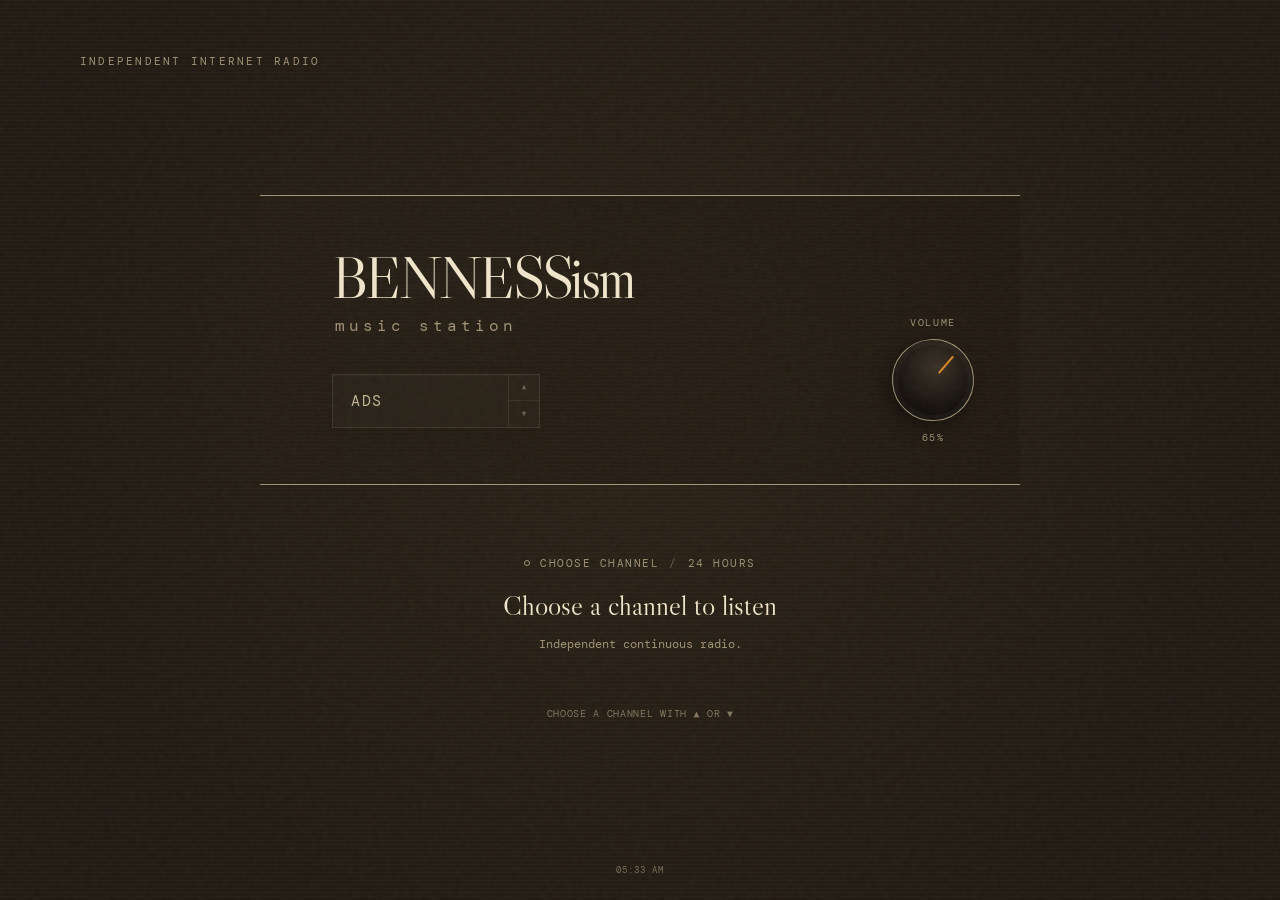
==== commit 2b0718ac: "Publish station metadata through GitHub" ====
--- a/index.html
+++ b/index.html
@@ -69,6 +69,14 @@
             <span id="broadcastTime">24 hours</span>
           </div>
           <p class="track-title" id="trackTitle">Turn on the station</p>
+          <a
+            class="track-link"
+            id="trackLink"
+            href="#"
+            target="_blank"
+            rel="noopener noreferrer"
+            hidden
+          ></a>
           <p class="channel-description" id="channelDescription">
             Choose a channel to tune in.
           </p>
--- a/css/station.css
+++ b/css/station.css
@@ -349,6 +349,27 @@
   white-space: nowrap;
 }
 
+.track-link {
+  display: inline-block;
+  margin-top: 11px;
+  color: var(--amber);
+  font-size: 0.68rem;
+  letter-spacing: 0.08em;
+  text-decoration: none;
+  text-transform: uppercase;
+}
+
+.track-link:hover,
+.track-link:focus-visible {
+  color: var(--paper-bright);
+  text-decoration: underline;
+  text-underline-offset: 4px;
+}
+
+.track-link[hidden] {
+  display: none;
+}
+
 .channel-description {
   margin: 12px 0 0;
   color: var(--paper-dim);
@@ -385,19 +406,26 @@
     width: min(100% - 24px, 640px);
     height: 100svh;
     min-height: 0;
-    padding: 18px 0;
-    justify-content: space-between;
+    padding-top: max(18px, env(safe-area-inset-top));
+    padding-bottom: max(18px, env(safe-area-inset-bottom));
+    display: grid;
+    grid-template-rows: auto 1fr auto;
   }
 
   .eyebrow {
     display: block;
     margin: 0;
-    font-size: 0.59rem;
+    position: relative;
+    z-index: 2;
+    color: rgba(216, 201, 169, 0.88);
+    font-size: 0.62rem;
+    line-height: 1.5;
     letter-spacing: 0.14em;
   }
 
   .radio {
     margin: 0;
+    align-self: center;
   }
 
   .radio-stage {
@@ -443,7 +471,8 @@
 
 @media (max-width: 480px) {
   .station-shell {
-    padding: 14px 0;
+    padding-top: max(14px, env(safe-area-inset-top));
+    padding-bottom: max(14px, env(safe-area-inset-bottom));
   }
 
   .station-console {
